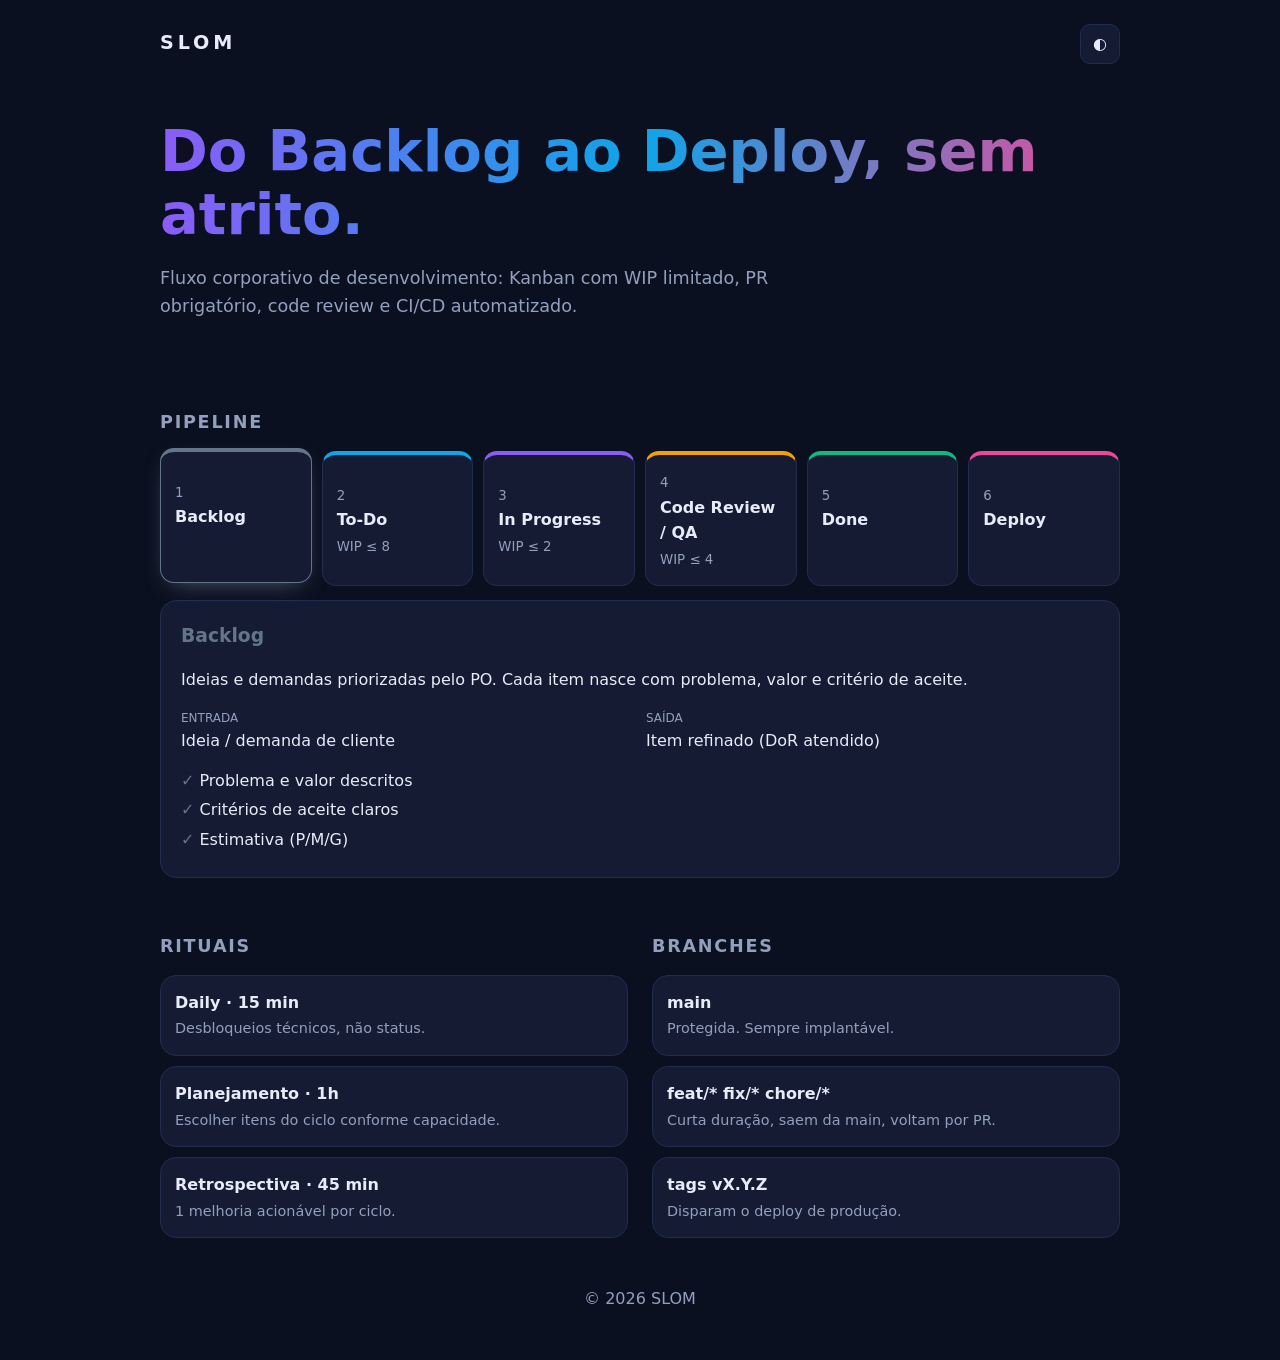
==== workflow/index.html @ 1314a9e5 "Importa site estatico do workflow SLOM para workflow/ Co-Authored-By: Claude Sonnet 5.5 <noreply@ant" ====
<!doctype html>
<html lang="pt-BR">
<head>
<meta charset="utf-8">
<meta name="viewport" content="width=device-width,initial-scale=1">
<title>SLOM | Workflow de Desenvolvimento</title>
<meta name="description" content="Fluxo de desenvolvimento da SLOM, do Backlog ao Deploy.">
<link rel="stylesheet" href="style.css">
</head>
<body>
<header class="hero">
  <nav><span class="logo">SLOM</span><button id="theme" aria-label="Alternar tema">◐</button></nav>
  <h1 id="tagline"></h1>
  <p id="resumo"></p>
</header>
<main>
  <section><h2>Pipeline</h2>
    <div id="pipeline" class="pipeline"></div>
    <article id="detalhe" class="card detalhe"></article>
  </section>
  <section class="cols">
    <div><h2>Rituais</h2><div id="rituais" class="stack"></div></div>
    <div><h2>Branches</h2><div id="branches" class="stack"></div></div>
  </section>
</main>
<footer>© <span id="ano"></span> SLOM</footer>
<script src="data.js"></script>
<script src="app.js"></script>
</body>
</html>
---- workflow/style.css ----
:root{--bg:#0b1020;--fg:#e8ecf8;--mut:#93a0bd;--card:#141b33;--bd:#222c4d}
:root[data-theme=light]{--bg:#f6f7fb;--fg:#12172b;--mut:#5b6785;--card:#fff;--bd:#e3e7f2}
*{box-sizing:border-box}
body{margin:0;font:16px/1.6 system-ui,-apple-system,Segoe UI,sans-serif;background:var(--bg);color:var(--fg)}
.hero{padding:24px 20px 56px;max-width:1000px;margin:auto}
nav{display:flex;justify-content:space-between;align-items:center;margin-bottom:56px}
.logo{font-weight:800;letter-spacing:.2em;font-size:1.2rem}
button{background:var(--card);color:var(--fg);border:1px solid var(--bd);border-radius:10px;padding:6px 12px;cursor:pointer;font:inherit}
h1{font-size:clamp(2rem,6vw,3.6rem);line-height:1.1;margin:0 0 16px;background:linear-gradient(90deg,#8b5cf6,#0ea5e9,#ec4899);-webkit-background-clip:text;background-clip:text;color:transparent}
.hero p{color:var(--mut);max-width:60ch;font-size:1.1rem}
main{max-width:1000px;margin:auto;padding:0 20px}
h2{font-size:1.1rem;text-transform:uppercase;letter-spacing:.1em;color:var(--mut)}
.pipeline{display:grid;grid-template-columns:repeat(auto-fit,minmax(130px,1fr));gap:10px}
.step{background:var(--card);border:1px solid var(--bd);border-top:4px solid var(--c);border-radius:14px;padding:14px;text-align:left;transition:.2s}
.step:hover,.step.on{transform:translateY(-3px);border-color:var(--c);box-shadow:0 8px 24px -12px var(--c)}
.step b{display:block}.step small{color:var(--mut)}
.card{background:var(--card);border:1px solid var(--bd);border-radius:16px;padding:20px}
.detalhe{margin-top:14px}
.detalhe h3{margin:0 0 6px;color:var(--c)}
.io{display:grid;grid-template-columns:1fr 1fr;gap:12px;margin:14px 0}
.io span{display:block;font-size:.75rem;text-transform:uppercase;color:var(--mut)}
.detalhe ul{padding:0;margin:0}
.detalhe li{margin:4px 0;list-style:none}
.detalhe li:before{content:"✓ ";color:var(--c)}
.cols{display:grid;grid-template-columns:repeat(auto-fit,minmax(280px,1fr));gap:24px;margin-top:40px}
.stack{display:grid;gap:10px}
.stack .card{padding:14px}.stack b{display:block}.stack span{color:var(--mut);font-size:.9rem}
footer{text-align:center;color:var(--mut);padding:48px 0}
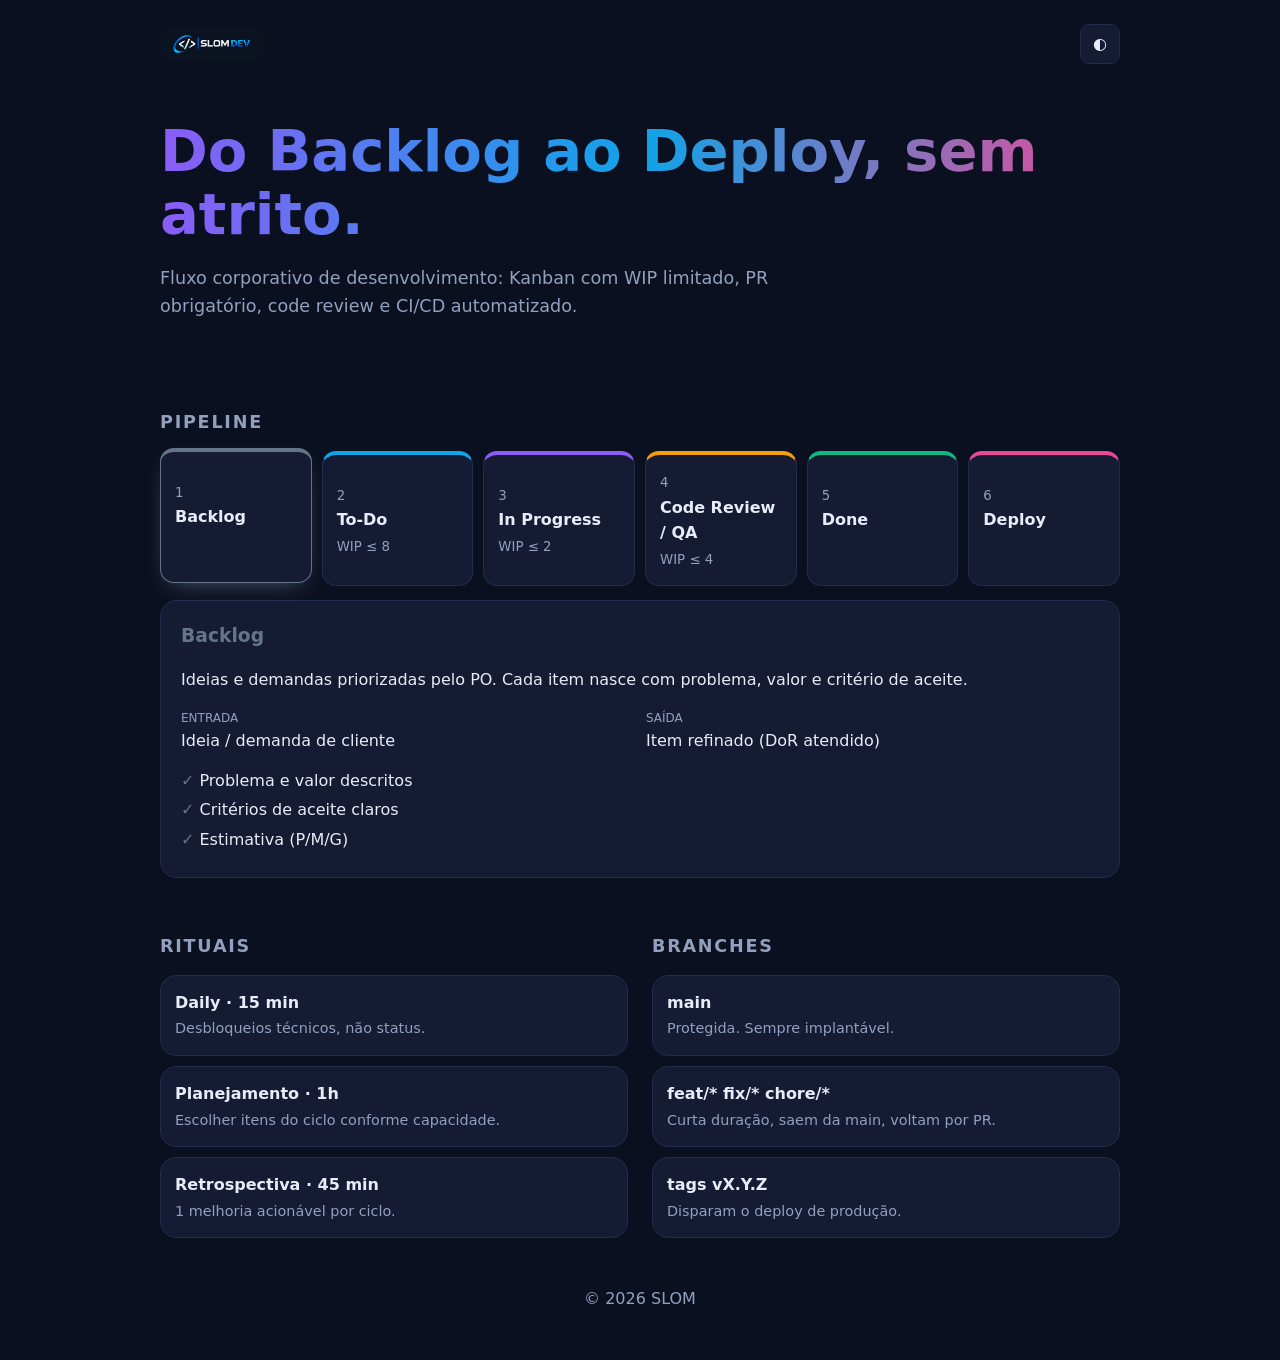
==== commit 40c6bb4f: "Aplica logos e icones SLOM DEV: login, menu, seletor de icones, e-mails e favicon Co-Authored-By: Cl" ====
--- a/workflow/index.html
+++ b/workflow/index.html
@@ -9,7 +9,7 @@
 </head>
 <body>
 <header class="hero">
-  <nav><span class="logo">SLOM</span><button id="theme" aria-label="Alternar tema">◐</button></nav>
+  <nav><span class="logo"><img src="../assets/img/logo-h.png" alt="SLOM DEV" style="height:34px;display:block;background:#0b1220;border-radius:8px;padding:5px 10px"></span><button id="theme" aria-label="Alternar tema">◐</button></nav>
   <h1 id="tagline"></h1>
   <p id="resumo"></p>
 </header>
